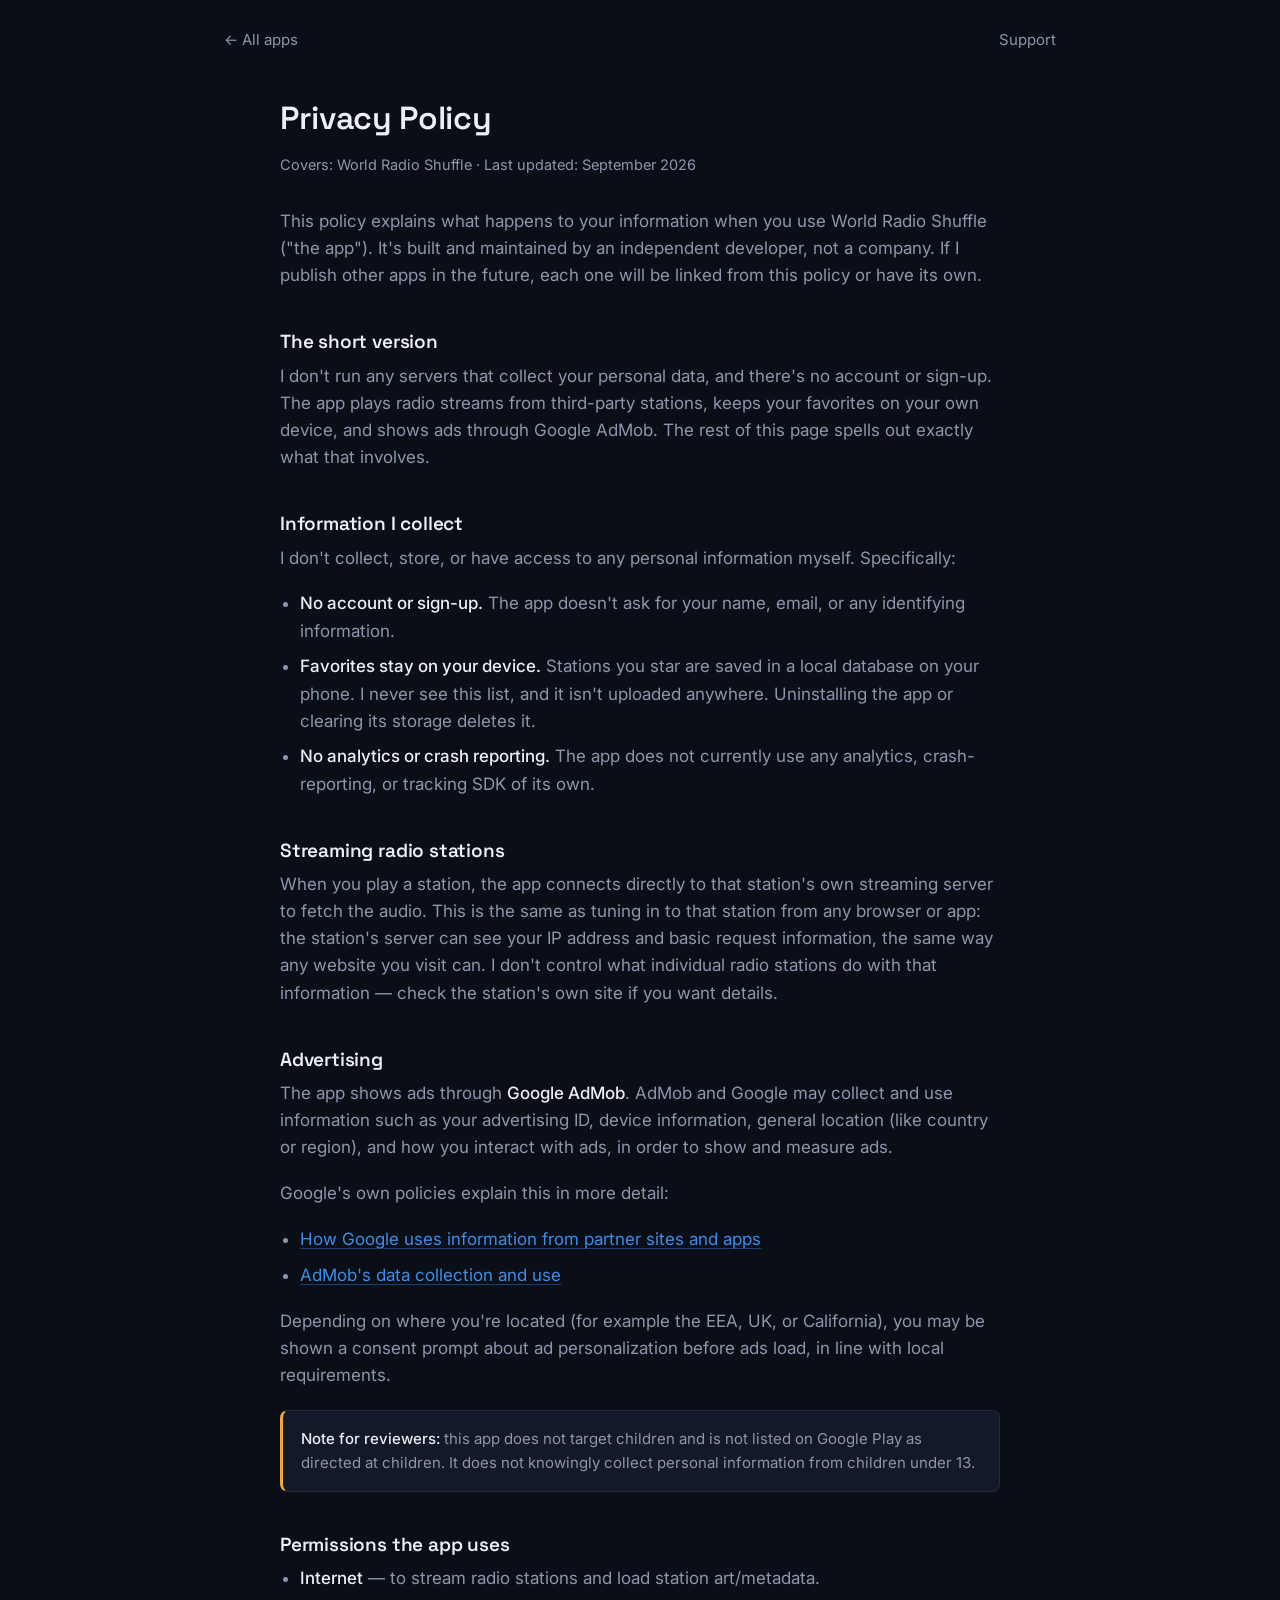
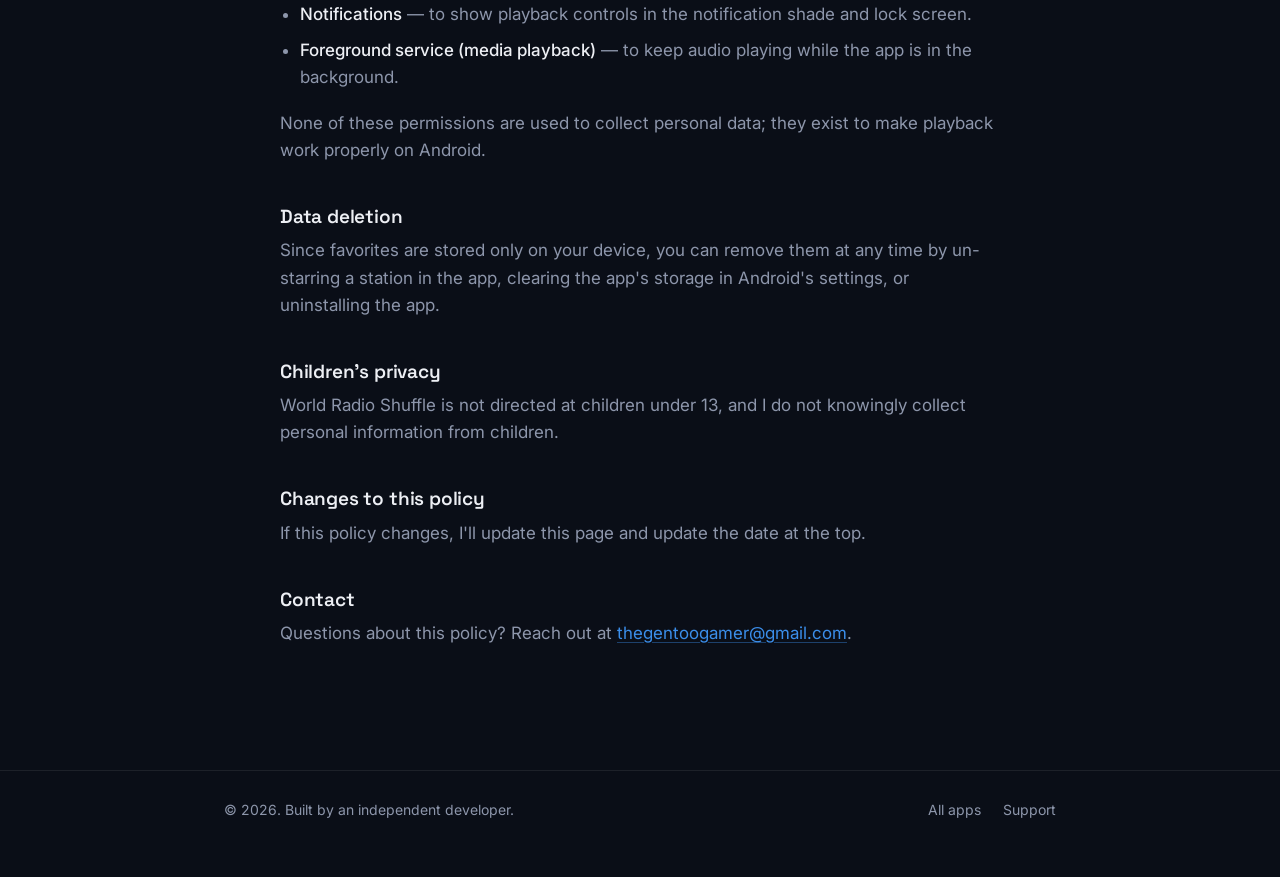
==== privacy-policy.html @ 1c197b9c "Initial site" ====
<!doctype html>
<html lang="en">
<head>
<meta charset="utf-8">
<meta name="viewport" content="width=device-width, initial-scale=1">
<title>Privacy Policy — World Radio Shuffle</title>
<meta name="description" content="Privacy policy for World Radio Shuffle.">
<link rel="icon" type="image/png" href="assets/favicon-32.png">
<link rel="apple-touch-icon" href="assets/apple-touch-icon.png">
<link rel="preconnect" href="https://fonts.googleapis.com">
<link rel="preconnect" href="https://fonts.gstatic.com" crossorigin>
<link href="https://fonts.googleapis.com/css2?family=Space+Grotesk:wght@500;600;700&family=Inter:wght@400;500;600&display=swap" rel="stylesheet">
<link rel="stylesheet" href="assets/style.css">
</head>
<body>

<header class="site-nav">
  <div class="wrap-wide">
    <a class="nav-back" href="index.html">&larr; All apps</a>
    <nav class="nav-links">
      <a href="support.html">Support</a>
    </nav>
  </div>
</header>

<main>
  <section class="doc-hero wrap">
    <h1>Privacy Policy</h1>
    <p class="doc-updated">Covers: World Radio Shuffle &middot; Last updated: <!-- TODO: set launch date --> September 2026</p>
  </section>

  <section class="doc wrap">
    <p>This policy explains what happens to your information when you use World Radio Shuffle ("the app"). It's built and maintained by an independent developer, not a company. If I publish other apps in the future, each one will be linked from this policy or have its own.</p>

    <h2>The short version</h2>
    <p>I don't run any servers that collect your personal data, and there's no account or sign-up. The app plays radio streams from third-party stations, keeps your favorites on your own device, and shows ads through Google AdMob. The rest of this page spells out exactly what that involves.</p>

    <h2>Information I collect</h2>
    <p>I don't collect, store, or have access to any personal information myself. Specifically:</p>
    <ul>
      <li><strong>No account or sign-up.</strong> The app doesn't ask for your name, email, or any identifying information.</li>
      <li><strong>Favorites stay on your device.</strong> Stations you star are saved in a local database on your phone. I never see this list, and it isn't uploaded anywhere. Uninstalling the app or clearing its storage deletes it.</li>
      <li><strong>No analytics or crash reporting.</strong> The app does not currently use any analytics, crash-reporting, or tracking SDK of its own.</li>
    </ul>

    <h2>Streaming radio stations</h2>
    <p>When you play a station, the app connects directly to that station's own streaming server to fetch the audio. This is the same as tuning in to that station from any browser or app: the station's server can see your IP address and basic request information, the same way any website you visit can. I don't control what individual radio stations do with that information — check the station's own site if you want details.</p>

    <h2>Advertising</h2>
    <p>The app shows ads through <strong>Google AdMob</strong>. AdMob and Google may collect and use information such as your advertising ID, device information, general location (like country or region), and how you interact with ads, in order to show and measure ads.</p>
    <p>Google's own policies explain this in more detail:</p>
    <ul>
      <li><a href="https://policies.google.com/technologies/partner-sites" target="_blank" rel="noopener">How Google uses information from partner sites and apps</a></li>
      <li><a href="https://support.google.com/admob/answer/6128543" target="_blank" rel="noopener">AdMob's data collection and use</a></li>
    </ul>
    <p>Depending on where you're located (for example the EEA, UK, or California), you may be shown a consent prompt about ad personalization before ads load, in line with local requirements.</p>

    <div class="callout">
      <strong>Note for reviewers:</strong> this app does not target children and is not listed on Google Play as directed at children. It does not knowingly collect personal information from children under 13.
    </div>

    <h2>Permissions the app uses</h2>
    <ul>
      <li><strong>Internet</strong> — to stream radio stations and load station art/metadata.</li>
      <li><strong>Notifications</strong> — to show playback controls in the notification shade and lock screen.</li>
      <li><strong>Foreground service (media playback)</strong> — to keep audio playing while the app is in the background.</li>
    </ul>
    <p>None of these permissions are used to collect personal data; they exist to make playback work properly on Android.</p>

    <h2>Data deletion</h2>
    <p>Since favorites are stored only on your device, you can remove them at any time by un-starring a station in the app, clearing the app's storage in Android's settings, or uninstalling the app.</p>

    <h2>Children's privacy</h2>
    <p>World Radio Shuffle is not directed at children under 13, and I do not knowingly collect personal information from children.</p>

    <h2>Changes to this policy</h2>
    <p>If this policy changes, I'll update this page and update the date at the top.</p>

    <h2>Contact</h2>
    <p>Questions about this policy? Reach out at <a href="mailto:thegentoogamer@gmail.com">thegentoogamer@gmail.com</a>.</p>
  </section>
</main>

<footer>
  <div class="wrap-wide">
    <span>&copy; 2026. Built by an independent developer.</span>
    <nav>
      <a href="index.html">All apps</a>
      <a href="support.html">Support</a>
    </nav>
  </div>
</footer>

</body>
</html>
---- assets/style.css ----
/* =========================================================
   Design tokens
   ========================================================= */
:root {
  --bg: #0a0e17;
  --bg-panel: #121a29;
  --bg-panel-2: #1a2436;
  --border: rgba(255, 255, 255, 0.08);
  --text: #edeff4;
  --text-muted: #8d96ab;
  --amber: #f0a83d;
  --amber-dim: rgba(240, 168, 61, 0.14);
  --teal: #3adda0;
  --blue: #3b8eea;
  --focus: #7db8ff;

  --font-display: "Space Grotesk", "Helvetica Neue", Arial, sans-serif;
  --font-body: "Inter", "Helvetica Neue", Arial, sans-serif;

  --max: 720px;
  --max-wide: 880px;
}

* { box-sizing: border-box; }

html { scroll-behavior: smooth; }

body {
  margin: 0;
  background: var(--bg);
  color: var(--text);
  font-family: var(--font-body);
  font-size: 17px;
  line-height: 1.6;
  -webkit-font-smoothing: antialiased;
}

img, svg { max-width: 100%; display: block; }

a {
  color: var(--blue);
  text-decoration-color: rgba(59, 142, 234, 0.4);
  text-underline-offset: 3px;
}
a:hover { text-decoration-color: var(--blue); }

a:focus-visible,
button:focus-visible {
  outline: 2px solid var(--focus);
  outline-offset: 3px;
  border-radius: 4px;
}

h1, h2, h3 {
  font-family: var(--font-display);
  font-weight: 600;
  line-height: 1.15;
  letter-spacing: -0.01em;
  margin: 0 0 0.5em;
}

p { margin: 0 0 1.1em; color: var(--text); }
p.lede { color: var(--text-muted); }

.wrap {
  max-width: var(--max);
  margin: 0 auto;
  padding: 0 24px;
}
.wrap-wide {
  max-width: var(--max-wide);
  margin: 0 auto;
  padding: 0 24px;
}

/* =========================================================
   Nav
   ========================================================= */
.site-nav {
  padding: 28px 0 0;
}
.site-nav .wrap-wide {
  display: flex;
  align-items: center;
  justify-content: space-between;
}
.brand-mark {
  display: flex;
  align-items: center;
  width: 40px;
}
.brand-mark svg { width: 100%; height: auto; }
.nav-links {
  display: flex;
  gap: 28px;
  font-size: 15px;
}
.nav-links a {
  color: var(--text-muted);
  text-decoration: none;
}
.nav-links a:hover { color: var(--text); }
.nav-back {
  color: var(--text-muted);
  text-decoration: none;
  font-size: 15px;
}
.nav-back:hover { color: var(--text); }

/* =========================================================
   Hero (home)
   ========================================================= */
.hero {
  padding: 64px 0 72px;
  text-align: center;
}
.hero-logo {
  width: 168px;
  margin: 0 auto 28px;
}
.hero-logo svg { width: 100%; height: auto; }
.hero h1 {
  font-size: clamp(28px, 4.4vw, 40px);
  max-width: 15ch;
  margin: 0 auto 18px;
}
.hero p.lede {
  max-width: 46ch;
  margin: 0 auto;
  font-size: 18px;
}

/* =========================================================
   App preset card (home -> apps list)
   ========================================================= */
.section-label {
  font-size: 14px;
  color: var(--text-muted);
  margin: 0 0 16px;
}

.app-card {
  display: block;
  background: var(--bg-panel);
  border: 1px solid var(--border);
  border-radius: 20px;
  padding: 28px;
  text-decoration: none;
  color: var(--text);
  transition: border-color 0.15s ease, transform 0.15s ease;
}
.app-card:hover {
  border-color: rgba(240, 168, 61, 0.35);
  transform: translateY(-1px);
}
.app-card-top {
  display: flex;
  gap: 20px;
  align-items: flex-start;
}
.app-icon {
  width: 64px;
  height: 64px;
  border-radius: 16px;
  flex-shrink: 0;
  overflow: hidden;
  border: 1px solid var(--border);
}
.app-icon img { width: 100%; height: 100%; object-fit: cover; }
.app-card h3 {
  font-size: 20px;
  margin-bottom: 4px;
}
.app-tagline {
  color: var(--text-muted);
  font-size: 15px;
  margin-bottom: 10px;
}
.badge {
  display: inline-flex;
  align-items: center;
  gap: 6px;
  font-size: 13px;
  color: var(--amber);
  background: var(--amber-dim);
  border-radius: 100px;
  padding: 4px 12px;
}
.badge::before {
  content: "";
  width: 6px;
  height: 6px;
  border-radius: 50%;
  background: var(--amber);
}
.app-card p.app-desc {
  margin: 16px 0 0;
  color: var(--text-muted);
  font-size: 15.5px;
}
.app-card .view-link {
  display: inline-block;
  margin-top: 16px;
  font-size: 15px;
  color: var(--blue);
}

footer {
  border-top: 1px solid var(--border);
  margin-top: 40px;
  padding: 28px 0 56px;
}
footer .wrap-wide {
  display: flex;
  flex-wrap: wrap;
  gap: 12px 28px;
  align-items: center;
  justify-content: space-between;
  color: var(--text-muted);
  font-size: 14px;
}
footer nav {
  display: flex;
  gap: 22px;
}
footer a { color: var(--text-muted); text-decoration: none; }
footer a:hover { color: var(--text); }

/* =========================================================
   App detail page
   ========================================================= */
.app-hero {
  padding: 44px 0 8px;
}
.app-hero-top {
  display: flex;
  gap: 22px;
  align-items: center;
  margin-bottom: 22px;
}
.app-hero .app-icon { width: 76px; height: 76px; border-radius: 18px; }
.app-hero h1 { font-size: clamp(26px, 4vw, 34px); margin-bottom: 6px; }
.app-hero .app-tagline { font-size: 17px; }

.store-cta {
  display: inline-flex;
  align-items: center;
  gap: 10px;
  border: 1px solid var(--border);
  background: var(--bg-panel);
  color: var(--text-muted);
  border-radius: 12px;
  padding: 12px 18px;
  font-size: 15px;
  text-decoration: none;
  margin: 4px 0 8px;
  cursor: default;
}
.store-cta strong { color: var(--text); font-weight: 500; }
.store-cta .dot {
  width: 8px; height: 8px; border-radius: 50%;
  background: var(--amber);
  box-shadow: 0 0 0 3px var(--amber-dim);
}

.section {
  padding: 40px 0;
  border-top: 1px solid var(--border);
}
.section h2 { font-size: 22px; }

.feature-row {
  display: flex;
  gap: 18px;
  padding: 18px 0;
  border-top: 1px solid var(--border);
}
.feature-row:first-of-type { border-top: none; padding-top: 4px; }
.freq {
  font-family: var(--font-display);
  font-variant-numeric: tabular-nums;
  font-size: 14px;
  color: var(--teal);
  min-width: 52px;
  padding-top: 3px;
  flex-shrink: 0;
}
.feature-row h3 {
  font-size: 16.5px;
  margin-bottom: 4px;
}
.feature-row p {
  color: var(--text-muted);
  font-size: 15.5px;
  margin: 0;
}

.data-table {
  width: 100%;
  border-collapse: collapse;
  font-size: 15px;
}
.data-table th, .data-table td {
  text-align: left;
  padding: 12px 0;
  border-top: 1px solid var(--border);
  vertical-align: top;
}
.data-table th {
  color: var(--text-muted);
  font-weight: 500;
  width: 34%;
}
.data-table code {
  font-family: var(--font-display);
  font-size: 13.5px;
  color: var(--amber);
}

/* =========================================================
   Policy / support pages (document layout)
   ========================================================= */
.doc-hero {
  padding: 48px 0 8px;
}
.doc-hero h1 { font-size: clamp(26px, 4vw, 32px); }
.doc-updated {
  color: var(--text-muted);
  font-size: 14.5px;
  margin-bottom: 0;
}
.doc {
  padding: 24px 0 64px;
}
.doc h2 {
  font-size: 19px;
  margin-top: 2.2em;
}
.doc h2:first-child { margin-top: 0; }
.doc ul { padding-left: 1.2em; color: var(--text); margin: 0 0 1.1em; }
.doc li { margin-bottom: 0.5em; }
.doc p, .doc li { color: var(--text-muted); }
.doc strong { color: var(--text); font-weight: 500; }

.callout {
  background: var(--bg-panel);
  border: 1px solid var(--border);
  border-left: 3px solid var(--amber);
  border-radius: 8px;
  padding: 16px 18px;
  font-size: 15px;
  color: var(--text-muted);
  margin: 1.4em 0;
}

/* =========================================================
   Support / FAQ
   ========================================================= */
.faq-item { padding: 20px 0; border-top: 1px solid var(--border); }
.faq-item:first-of-type { border-top: none; }
.faq-item h3 { font-size: 16.5px; margin-bottom: 6px; }
.faq-item p { color: var(--text-muted); margin: 0; font-size: 15.5px; }

.contact-card {
  background: var(--bg-panel);
  border: 1px solid var(--border);
  border-radius: 16px;
  padding: 24px;
  margin-top: 8px;
}
.contact-card p { margin-bottom: 6px; }
.contact-card .email {
  font-family: var(--font-display);
  font-size: 17px;
}

@media (prefers-reduced-motion: reduce) {
  * { animation-duration: 0.001ms !important; animation-iteration-count: 1 !important; transition-duration: 0.001ms !important; }
}

@media (max-width: 560px) {
  body { font-size: 16px; }
  .app-hero-top { align-items: flex-start; }
}
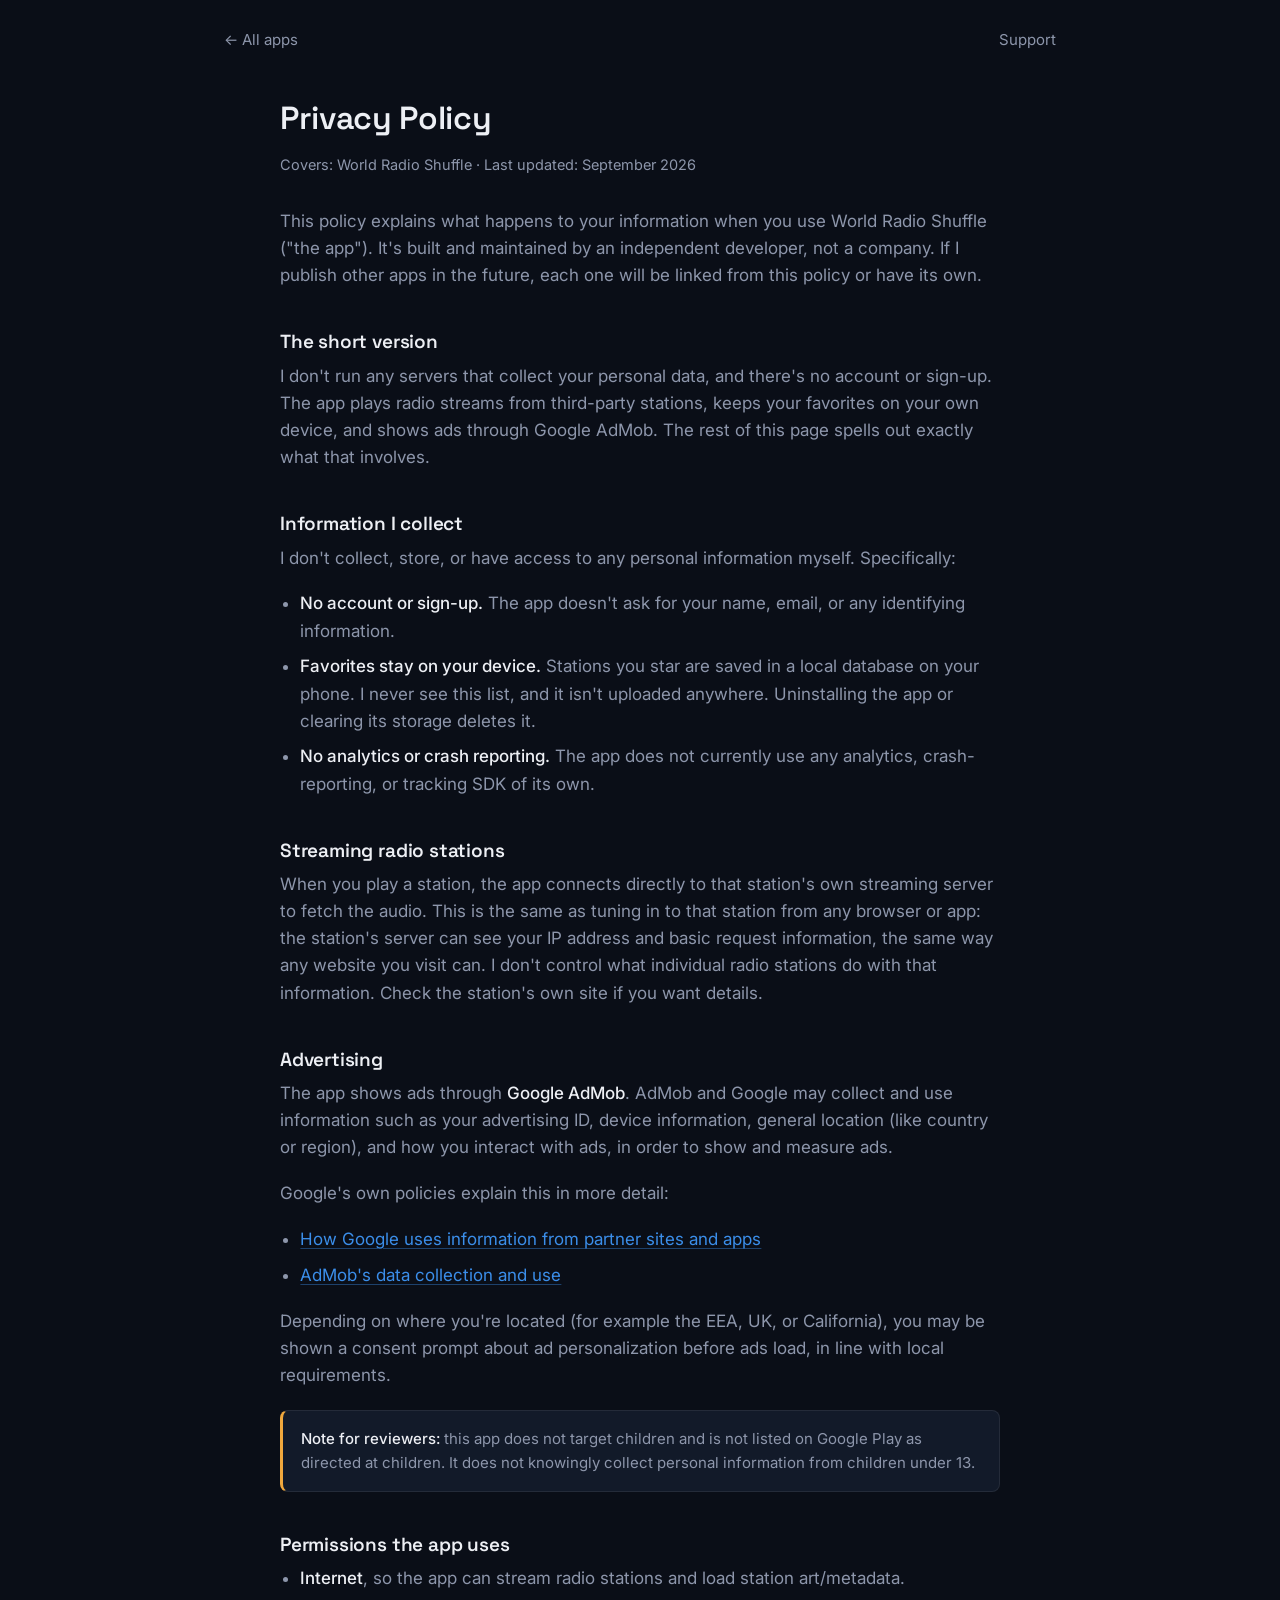
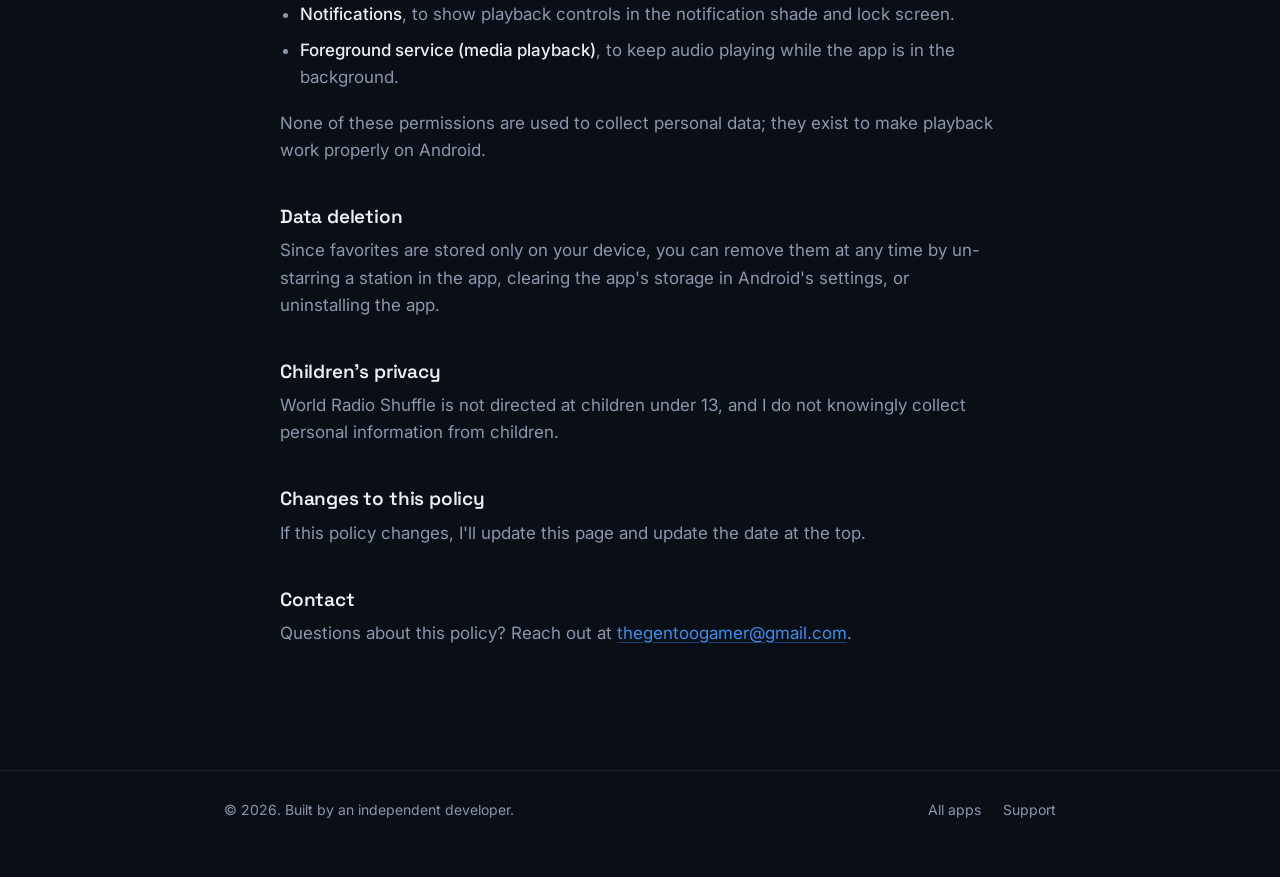
==== commit 5628425c: "Update site content" ====
--- a/privacy-policy.html
+++ b/privacy-policy.html
@@ -3,7 +3,7 @@
 <head>
 <meta charset="utf-8">
 <meta name="viewport" content="width=device-width, initial-scale=1">
-<title>Privacy Policy — World Radio Shuffle</title>
+<title>World Radio Shuffle Privacy Policy</title>
 <meta name="description" content="Privacy policy for World Radio Shuffle.">
 <link rel="icon" type="image/png" href="assets/favicon-32.png">
 <link rel="apple-touch-icon" href="assets/apple-touch-icon.png">
@@ -44,7 +44,7 @@
     </ul>
 
     <h2>Streaming radio stations</h2>
-    <p>When you play a station, the app connects directly to that station's own streaming server to fetch the audio. This is the same as tuning in to that station from any browser or app: the station's server can see your IP address and basic request information, the same way any website you visit can. I don't control what individual radio stations do with that information — check the station's own site if you want details.</p>
+    <p>When you play a station, the app connects directly to that station's own streaming server to fetch the audio. This is the same as tuning in to that station from any browser or app: the station's server can see your IP address and basic request information, the same way any website you visit can. I don't control what individual radio stations do with that information. Check the station's own site if you want details.</p>
 
     <h2>Advertising</h2>
     <p>The app shows ads through <strong>Google AdMob</strong>. AdMob and Google may collect and use information such as your advertising ID, device information, general location (like country or region), and how you interact with ads, in order to show and measure ads.</p>
@@ -61,9 +61,9 @@
 
     <h2>Permissions the app uses</h2>
     <ul>
-      <li><strong>Internet</strong> — to stream radio stations and load station art/metadata.</li>
-      <li><strong>Notifications</strong> — to show playback controls in the notification shade and lock screen.</li>
-      <li><strong>Foreground service (media playback)</strong> — to keep audio playing while the app is in the background.</li>
+      <li><strong>Internet</strong>, so the app can stream radio stations and load station art/metadata.</li>
+      <li><strong>Notifications</strong>, to show playback controls in the notification shade and lock screen.</li>
+      <li><strong>Foreground service (media playback)</strong>, to keep audio playing while the app is in the background.</li>
     </ul>
     <p>None of these permissions are used to collect personal data; they exist to make playback work properly on Android.</p>
 
--- a/assets/style.css
+++ b/assets/style.css
@@ -270,21 +270,10 @@
 .section h2 { font-size: 22px; }
 
 .feature-row {
-  display: flex;
-  gap: 18px;
   padding: 18px 0;
   border-top: 1px solid var(--border);
 }
 .feature-row:first-of-type { border-top: none; padding-top: 4px; }
-.freq {
-  font-family: var(--font-display);
-  font-variant-numeric: tabular-nums;
-  font-size: 14px;
-  color: var(--teal);
-  min-width: 52px;
-  padding-top: 3px;
-  flex-shrink: 0;
-}
 .feature-row h3 {
   font-size: 16.5px;
   margin-bottom: 4px;
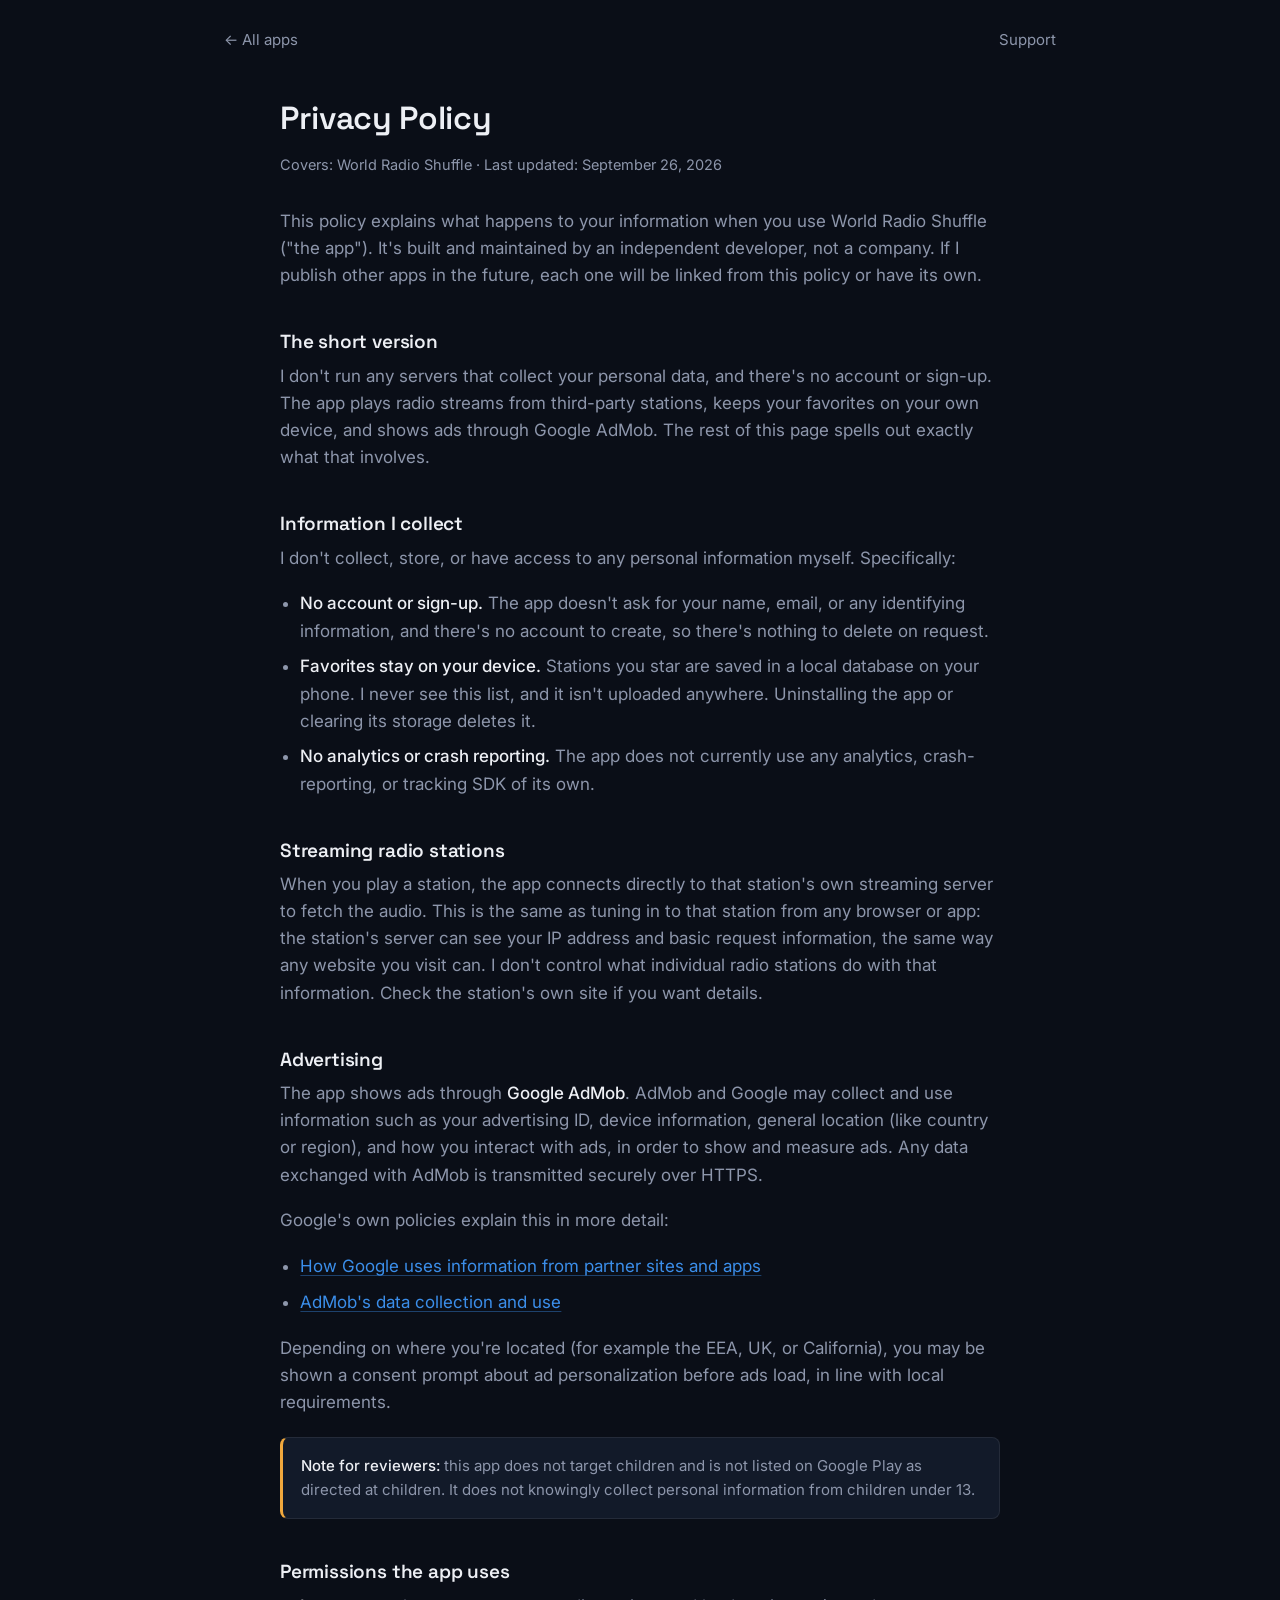
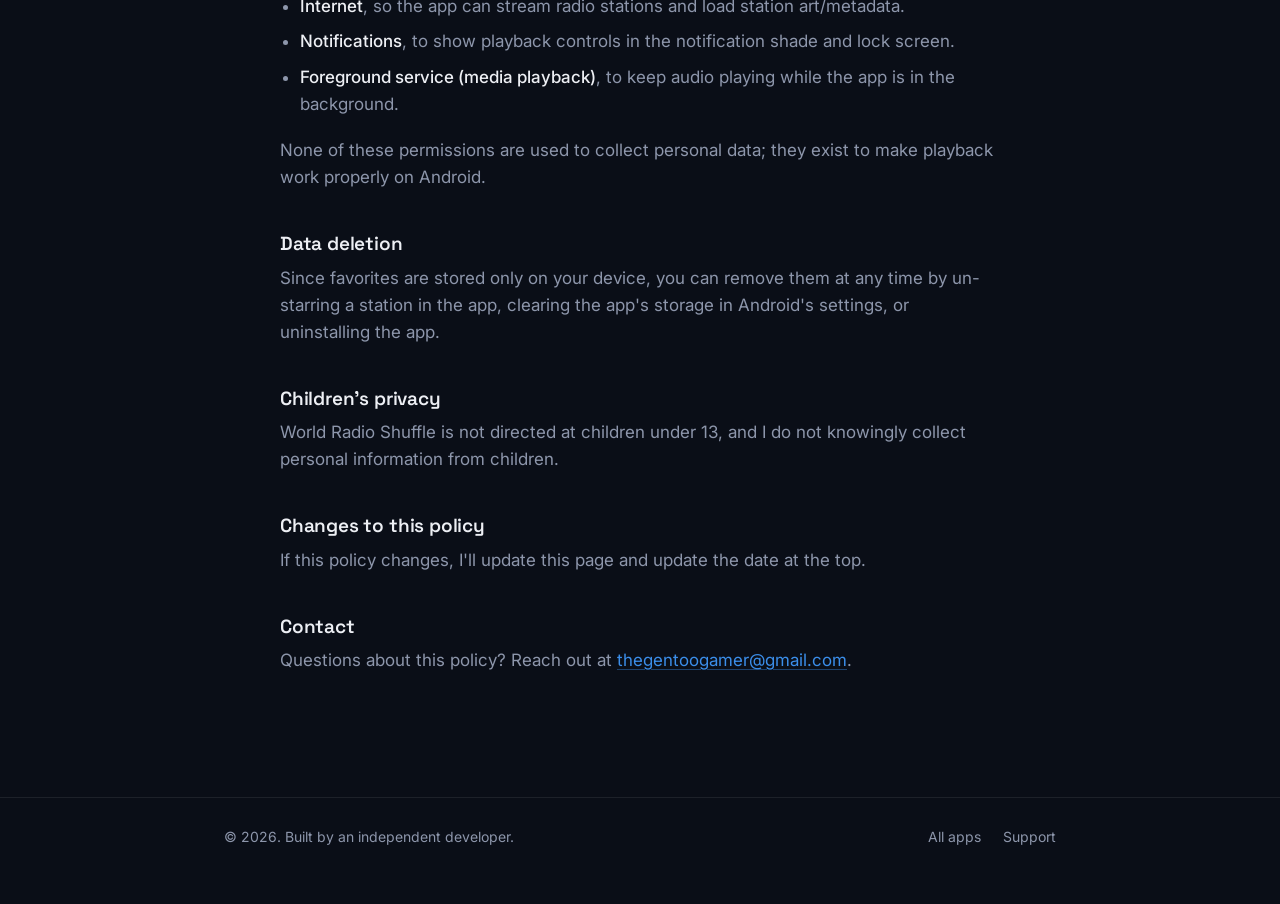
==== commit 3901694b: "Update privacy policy" ====
--- a/privacy-policy.html
+++ b/privacy-policy.html
@@ -26,7 +26,7 @@
 <main>
   <section class="doc-hero wrap">
     <h1>Privacy Policy</h1>
-    <p class="doc-updated">Covers: World Radio Shuffle &middot; Last updated: <!-- TODO: set launch date --> September 2026</p>
+    <p class="doc-updated">Covers: World Radio Shuffle &middot; Last updated: <!-- TODO: set launch date --> September 26, 2026</p>
   </section>
 
   <section class="doc wrap">
@@ -38,7 +38,7 @@
     <h2>Information I collect</h2>
     <p>I don't collect, store, or have access to any personal information myself. Specifically:</p>
     <ul>
-      <li><strong>No account or sign-up.</strong> The app doesn't ask for your name, email, or any identifying information.</li>
+      <li><strong>No account or sign-up.</strong> The app doesn't ask for your name, email, or any identifying information, and there's no account to create, so there's nothing to delete on request.</li>
       <li><strong>Favorites stay on your device.</strong> Stations you star are saved in a local database on your phone. I never see this list, and it isn't uploaded anywhere. Uninstalling the app or clearing its storage deletes it.</li>
       <li><strong>No analytics or crash reporting.</strong> The app does not currently use any analytics, crash-reporting, or tracking SDK of its own.</li>
     </ul>
@@ -47,7 +47,7 @@
     <p>When you play a station, the app connects directly to that station's own streaming server to fetch the audio. This is the same as tuning in to that station from any browser or app: the station's server can see your IP address and basic request information, the same way any website you visit can. I don't control what individual radio stations do with that information. Check the station's own site if you want details.</p>
 
     <h2>Advertising</h2>
-    <p>The app shows ads through <strong>Google AdMob</strong>. AdMob and Google may collect and use information such as your advertising ID, device information, general location (like country or region), and how you interact with ads, in order to show and measure ads.</p>
+    <p>The app shows ads through <strong>Google AdMob</strong>. AdMob and Google may collect and use information such as your advertising ID, device information, general location (like country or region), and how you interact with ads, in order to show and measure ads. Any data exchanged with AdMob is transmitted securely over HTTPS.</p>
     <p>Google's own policies explain this in more detail:</p>
     <ul>
       <li><a href="https://policies.google.com/technologies/partner-sites" target="_blank" rel="noopener">How Google uses information from partner sites and apps</a></li>
@@ -77,7 +77,7 @@
     <p>If this policy changes, I'll update this page and update the date at the top.</p>
 
     <h2>Contact</h2>
-    <p>Questions about this policy? Reach out at <a href="mailto:thegentoogamer@gmail.com">thegentoogamer@gmail.com</a>.</p>
+    <p>Questions about this policy? Reach out at <a href="thegentoogamer@gmail.com">thegentoogamer@gmail.com</a>.</p>
   </section>
 </main>
 
@@ -92,4 +92,4 @@
 </footer>
 
 </body>
-</html>
+</html>
